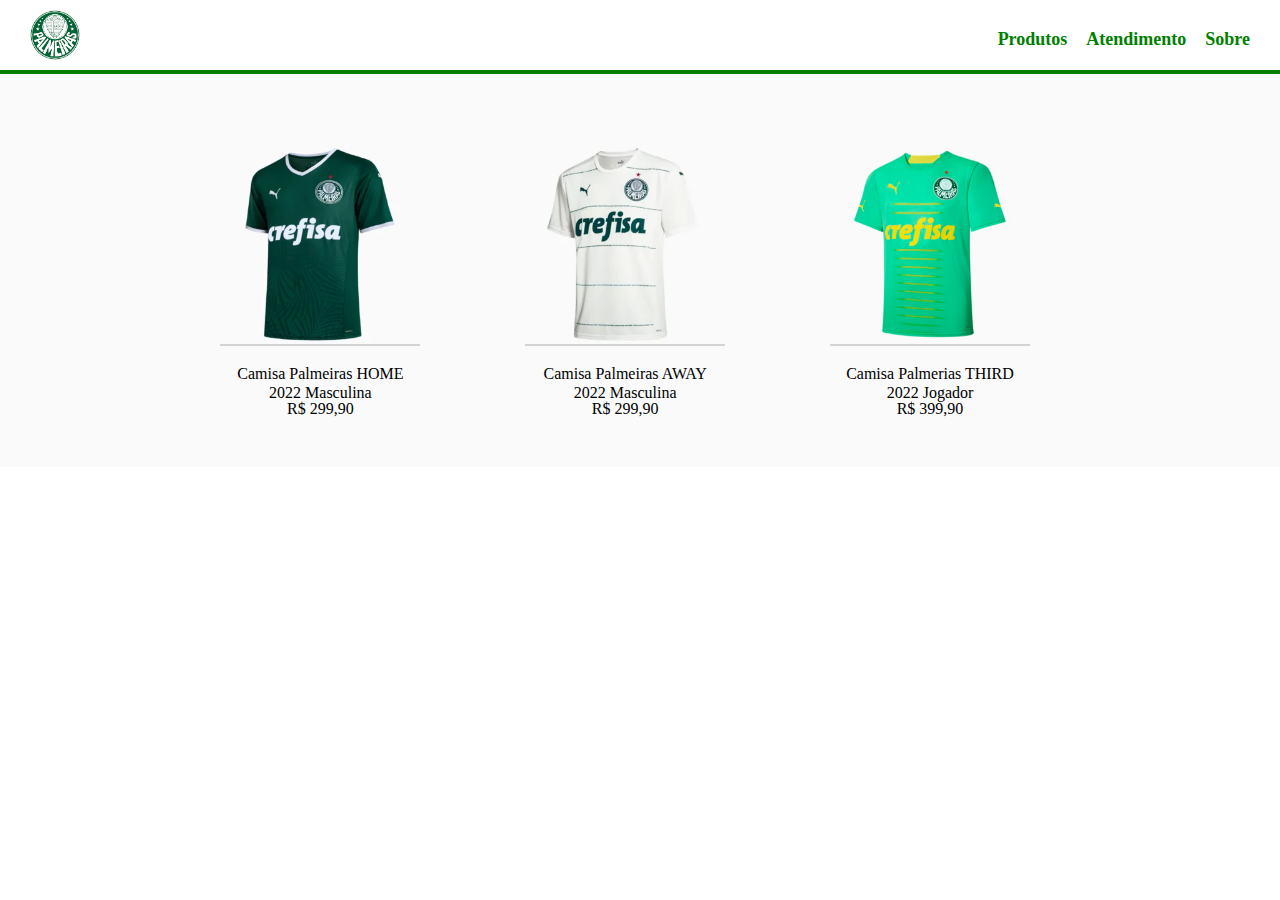
==== exercicio/index.html @ 1bde1cc4 "exercicio upload" ====
<html lang="pt-br">
<head>
    <meta charset="UTF-8">
    <meta http-equiv="X-UA-Compatible" content="IE=edge">
    <meta name="viewport" content="width=device-width, initial-scale=1.0">
    <link rel="stylesheet" href="reset.css">
    <link rel="stylesheet" href="style.css">
    <title>Produtos - Alura Barbearia</title>
</head>
<body>
    <header>
        <div class="caixa">
            <h1><a href="index.html"><img class="logo" src="logo.png"></a></h1>

            <nav>
                <ul>
                    <li><a href="Produtos.html">Produtos</a></li>
                    <li><a href="Atendimento.html">Atendimento</a></li>
                    <li><a href="Sobre.html">Sobre</a></li>
                </ul>
            </nav>
        </div>
    </header>
    <main>
        <ul class="produtos">
            <li>
                <img src="camisa01.png">
                <h2>Camisa Palmeiras HOME</h2>
                <p>2022 Masculina</p>
                <p class="preco"><strong>R$ 299,90</strong></p>
            </li>

            <li>
                <img src="camisa02.png">
                <h2>Camisa Palmeiras AWAY</h2>
                <p>2022 Masculina</p>
                <p class="preco"><strong>R$ 299,90</strong></p>
            </li>

            <li>
                <img src="camisa03.png">
                <h2>Camisa Palmerias THIRD</h2>
                <p>2022 Jogador</p>
                <p class="preco"><strong>R$ 399,90</strong></p>
            </li>
        </ul>
    </main>
    <footer>
        
    </footer>

</body>
</html>
---- exercicio/style.css ----
header {
    background: #ffffff;
}

.caixa {
    border-bottom: 4px solid #008000;
}

.caixa h1 {
    margin: auto 0 auto 20px;
}

.logo {
    width: 70px;
    height: 70px;
}

nav {
    position: absolute;
    top: 30px;
    right: 30px;
}

nav li {
    display: inline;
    margin: 0 0 0 15px;
}

nav a {
    color: #008000;
    text-decoration: none;
    font-weight: bold;
    font-size: 18px;
}

nav a:hover {
    color: #ffd700;
    text-decoration: underline;
}

main {
    background: #fafafa;
}

.produtos {
    width: 940px;
    margin: 0 auto;
    padding: 50px 0;
}

.produtos li {
    display: inline-block;
    text-align: center;
    width: 32%;
    vertical-align: top;
}

.produtos li:hover {
    border: 1px solid lightgray;
}

.produtos img {
    width: 200px;
    height: 200px;

    border-bottom: 2px solid lightgray;
    margin: 20px 0 20px 0;
}

.produtos h2 {
    margin: 0 0 3px 0;
}

.preco {
    font-style: bold;
}
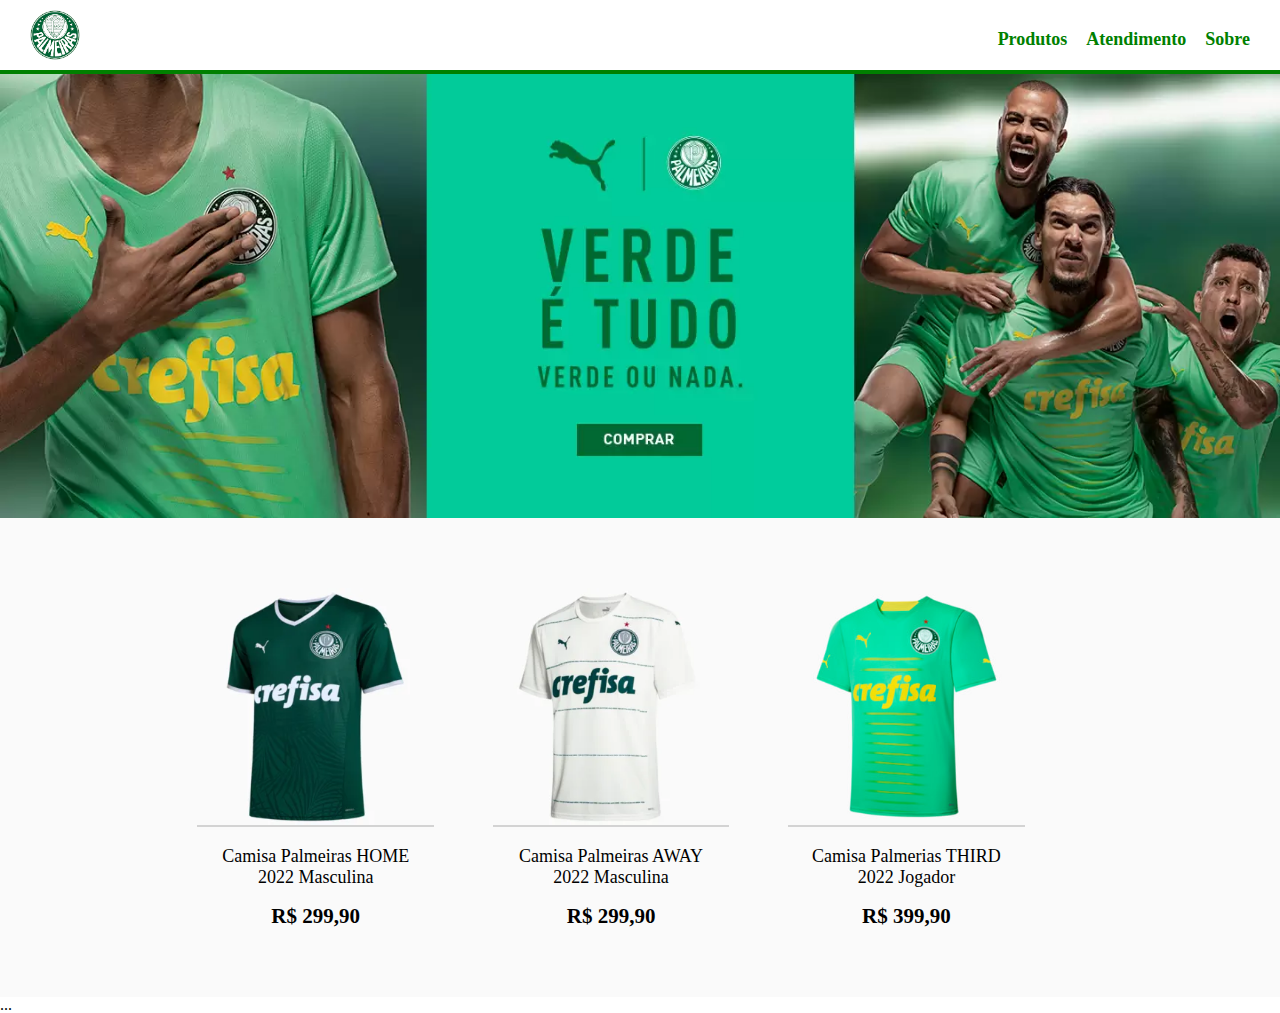
==== commit c5f7df51: "exercicio_upload" ====
--- a/exercicio/index.html
+++ b/exercicio/index.html
@@ -5,7 +5,7 @@
     <meta name="viewport" content="width=device-width, initial-scale=1.0">
     <link rel="stylesheet" href="reset.css">
     <link rel="stylesheet" href="style.css">
-    <title>Produtos - Alura Barbearia</title>
+    <title>Exercicio - Curso 02 Html - css</title>
 </head>
 <body>
     <header>
@@ -14,31 +14,33 @@
 
             <nav>
                 <ul>
-                    <li><a href="Produtos.html">Produtos</a></li>
-                    <li><a href="Atendimento.html">Atendimento</a></li>
-                    <li><a href="Sobre.html">Sobre</a></li>
+                    <li><a href="">Produtos</a></li>
+                    <li><a href="">Atendimento</a></li>
+                    <li><a href="">Sobre</a></li>
                 </ul>
             </nav>
         </div>
     </header>
     <main>
+        <a href="index.html"><img class="imagem-principal" src="palprincipal.png"></a>
+
         <ul class="produtos">
             <li>
-                <img src="camisa01.png">
+                <a href=""><img src="camisa01.png"></a>
                 <h2>Camisa Palmeiras HOME</h2>
                 <p>2022 Masculina</p>
                 <p class="preco"><strong>R$ 299,90</strong></p>
             </li>
 
             <li>
-                <img src="camisa02.png">
+                <a href=""><img src="camisa02.png"></a>
                 <h2>Camisa Palmeiras AWAY</h2>
                 <p>2022 Masculina</p>
-                <p class="preco"><strong>R$ 299,90</strong></p>
+                <p class="preco"><b>R$ 299,90</b></p>
             </li>
 
             <li>
-                <img src="camisa03.png">
+                <a href=""><img src="camisa03.png"></a>
                 <h2>Camisa Palmerias THIRD</h2>
                 <p>2022 Jogador</p>
                 <p class="preco"><strong>R$ 399,90</strong></p>
@@ -46,8 +48,7 @@
         </ul>
     </main>
     <footer>
-        
+        ...
     </footer>
-
 </body>
 </html>--- a/exercicio/style.css
+++ b/exercicio/style.css
@@ -40,6 +40,11 @@
 
 main {
     background: #fafafa;
+    width: 100%;
+}
+
+.imagem-principal {
+    width: 100%;
 }
 
 .produtos {
@@ -51,8 +56,11 @@
 .produtos li {
     display: inline-block;
     text-align: center;
-    width: 32%;
+    width: 28%;
+    margin: 0 1.5%;
     vertical-align: top;
+
+    font-size: 18px;
 }
 
 .produtos li:hover {
@@ -60,17 +68,19 @@
 }
 
 .produtos img {
-    width: 200px;
-    height: 200px;
+    max-width: 90%;
 
     border-bottom: 2px solid lightgray;
     margin: 20px 0 20px 0;
 }
 
 .produtos h2 {
+    
     margin: 0 0 3px 0;
 }
 
 .preco {
-    font-style: bold;
+    font-weight: bold;
+    font-size: 21px;
+    margin: 20px 0;
 }